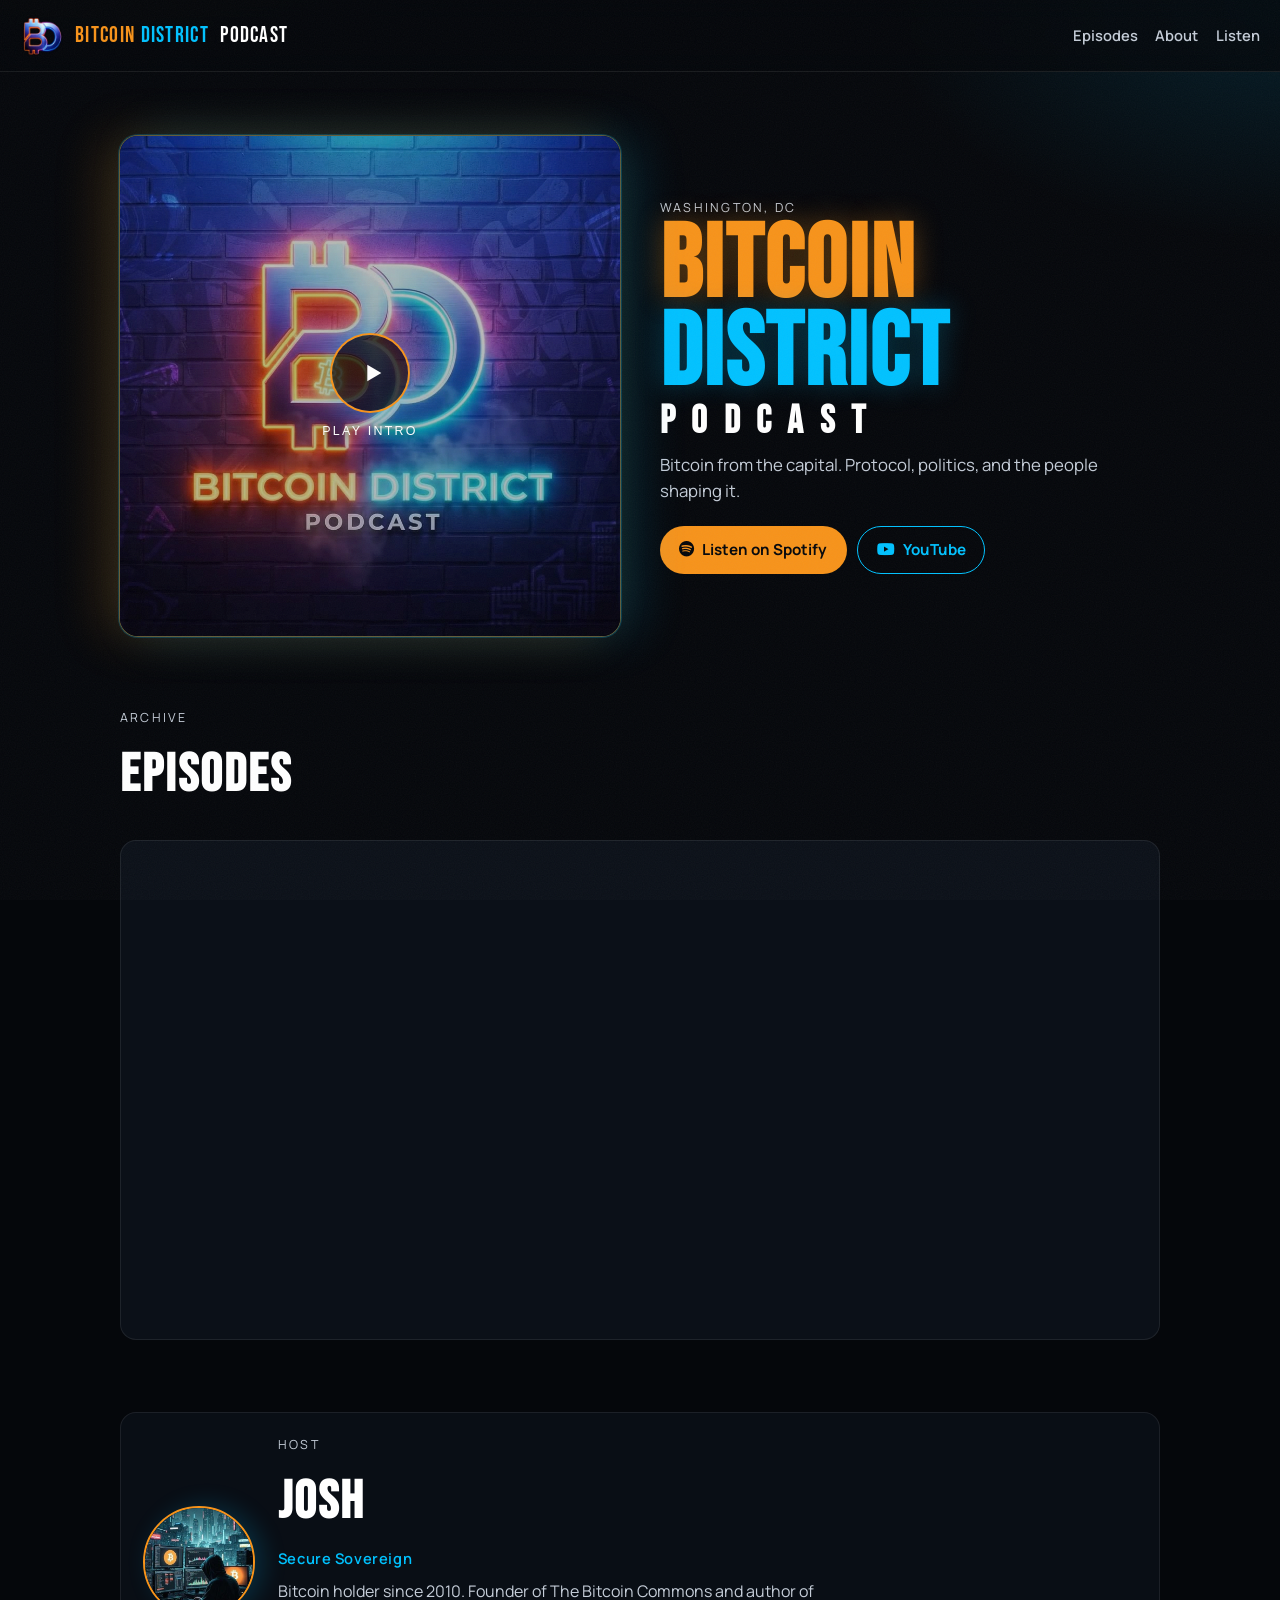
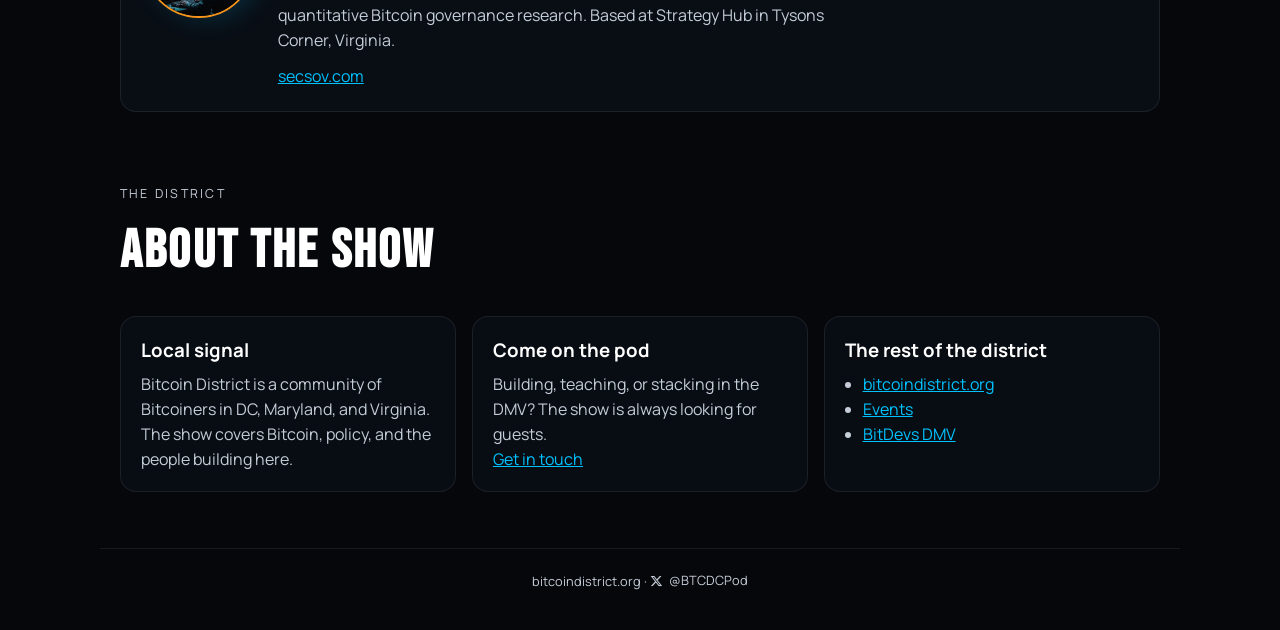
==== index.html @ 69e31ce0 "Launch the Bitcoin District Podcast site for GitHub Pages." ====
<!DOCTYPE html>
<html lang="en">
  <head>
    <meta charset="utf-8" />
    <meta name="viewport" content="width=device-width, initial-scale=1" />
    <title>Bitcoin District Podcast</title>
    <meta
      name="description"
      content="Bitcoin from the capital. Protocol, politics, and the people shaping it."
    />
    <link rel="canonical" href="https://btcdcpodcast.com/" />

    <meta property="og:type" content="website" />
    <meta property="og:url" content="https://btcdcpodcast.com/" />
    <meta property="og:title" content="Bitcoin District Podcast" />
    <meta
      property="og:description"
      content="Bitcoin from the capital. Protocol, politics, and the people shaping it."
    />
    <meta property="og:image" content="https://btcdcpodcast.com/assets/og.jpg" />
    <meta name="twitter:card" content="summary_large_image" />
    <meta name="twitter:title" content="Bitcoin District Podcast" />
    <meta
      name="twitter:description"
      content="Bitcoin from the capital. Protocol, politics, and the people shaping it."
    />
    <meta name="twitter:image" content="https://btcdcpodcast.com/assets/og.jpg" />
    <meta name="theme-color" content="#05070b" />

    <link rel="icon" href="assets/favicon.ico" sizes="any" />
    <link rel="icon" type="image/png" sizes="32x32" href="assets/favicon-32.png" />
    <link rel="icon" type="image/png" sizes="512x512" href="assets/favicon-512.png" />
    <link rel="apple-touch-icon" href="assets/apple-touch-icon.png" />

    <link rel="preconnect" href="https://fonts.googleapis.com" />
    <link rel="preconnect" href="https://fonts.gstatic.com" crossorigin />
    <link rel="preconnect" href="https://cdnjs.cloudflare.com" crossorigin />
    <link
      href="https://fonts.googleapis.com/css2?family=Bebas+Neue&family=Manrope:wght@400;500;600;700&display=swap"
      rel="stylesheet"
    />
    <link
      rel="stylesheet"
      href="https://cdnjs.cloudflare.com/ajax/libs/font-awesome/6.7.2/css/all.min.css"
      integrity="sha512-Evv84Mr4kqVGRNSgIGL/F/aIDqQb7xQ2vcrdIwxfjThSH8CSR7PBEakCr51Ck+w+/U6swU2Im1vVX0SVk9ABhg=="
      crossorigin="anonymous"
      referrerpolicy="no-referrer"
    />
    <link rel="stylesheet" href="css/styles.css" />

    <script type="application/ld+json">
      {
        "@context": "https://schema.org",
        "@type": "PodcastSeries",
        "name": "Bitcoin District Podcast",
        "url": "https://btcdcpodcast.com/",
        "description": "Bitcoin from the capital. Protocol, politics, and the people shaping it.",
        "image": "https://btcdcpodcast.com/assets/og.jpg",
          "author": {
          "@type": "Person",
          "name": "Josh",
          "alternateName": "Secure Sovereign",
          "url": "https://secsov.com/"
        }
      }
    </script>
  </head>
  <body>
    <div class="noise" aria-hidden="true"></div>

    <header class="nav">
      <a class="brand" href="#top">
        <img src="assets/logo.png" alt="Bitcoin District Podcast" width="44" height="44" />
        <span>
          <span class="brand-btc">Bitcoin</span>
          <span class="brand-dc">District</span>
          <span class="brand-pod">Podcast</span>
        </span>
      </a>
      <nav>
        <a href="#episodes">Episodes</a>
        <a href="#about">About</a>
        <a href="#listen">Listen</a>
      </nav>
    </header>

    <main id="top">
      <section class="hero">
        <div class="hero-stage">
          <div class="stage-frame">
            <video
              id="bumper"
              poster="assets/poster.jpg"
              playsinline
              preload="metadata"
            >
              <source src="assets/bumper.mp4" type="video/mp4" />
            </video>
            <button class="play-veil" type="button" aria-label="Play intro bumper">
              <span class="play-ring">
                <svg viewBox="0 0 24 24" aria-hidden="true">
                  <polygon points="8,5 20,12 8,19" />
                </svg>
              </span>
              <span class="play-copy">Play intro</span>
            </button>
          </div>
        </div>

        <div class="hero-copy">
          <p class="eyebrow">Washington, DC</p>
          <h1>
            <span class="word-btc">Bitcoin</span>
            <span class="word-dc">District</span>
            <span class="word-pod">Podcast</span>
          </h1>
          <p class="lede">
            Bitcoin from the capital. Protocol, politics, and the people shaping it.
          </p>
          <div class="cta-row" id="listen">
            <a class="btn btn-primary" data-platform="spotify" href="https://open.spotify.com/show/22ra3TPnu1fh5iW228EYXp" target="_blank" rel="noopener noreferrer">
              <i class="fa-brands fa-spotify" aria-hidden="true"></i>
              Listen on Spotify
            </a>
            <a
              class="btn btn-ghost"
              data-platform="youtube"
              href="https://www.youtube.com/channel/UC37eQdLIVngzCtLpYCC6Jjw"
              target="_blank"
              rel="noopener noreferrer"
            >
              <i class="fa-brands fa-youtube" aria-hidden="true"></i>
              YouTube
            </a>
          </div>
        </div>
      </section>

      <section class="section" id="episodes">
        <div class="section-head">
          <p class="eyebrow">Archive</p>
          <h2>Episodes</h2>
        </div>
        <div class="episode-list" id="episode-list"></div>
      </section>

      <section class="section host" id="host">
        <div class="host-card">
          <a
            class="host-photo-link"
            href="https://secsov.com/"
            target="_blank"
            rel="noopener noreferrer"
          >
            <img
              class="host-photo"
              src="assets/josh.jpg"
              alt="Josh (Secure Sovereign)"
              width="112"
              height="112"
            />
          </a>
          <div>
            <p class="eyebrow">Host</p>
            <h2>Josh</h2>
            <p class="host-aka">Secure Sovereign</p>
            <p class="host-bio">
              Bitcoin holder since 2010. Founder of The Bitcoin Commons and
              author of quantitative Bitcoin governance research. Based at
              Strategy Hub in Tysons Corner, Virginia.
            </p>
            <a
              class="text-link"
              href="https://secsov.com/"
              target="_blank"
              rel="noopener noreferrer"
              >secsov.com</a
            >
          </div>
        </div>
      </section>

      <section class="section about" id="about">
        <div class="section-head">
          <p class="eyebrow">The district</p>
          <h2>About the show</h2>
        </div>
        <div class="about-grid">
          <div class="about-card">
            <h3>Local signal</h3>
            <p>
              Bitcoin District is a community of Bitcoiners in DC, Maryland,
              and Virginia. The show covers Bitcoin, policy, and the people
              building here.
            </p>
          </div>
          <div class="about-card">
            <h3>Come on the pod</h3>
            <p>
              Building, teaching, or stacking in the DMV? The show is always
              looking for guests.
            </p>
            <a
              class="text-link"
              href="https://bitcoindistrict.org/contact"
              target="_blank"
              rel="noopener noreferrer"
              >Get in touch</a
            >
          </div>
          <div class="about-card">
            <h3>The rest of the district</h3>
            <ul class="link-list">
              <li>
                <a href="https://bitcoindistrict.org/" target="_blank" rel="noopener noreferrer"
                  >bitcoindistrict.org</a
                >
              </li>
              <li>
                <a href="https://luma.com/bitcoindistrict" target="_blank" rel="noopener noreferrer"
                  >Events</a
                >
              </li>
              <li>
                <a href="https://bitdevsdmv.com/" target="_blank" rel="noopener noreferrer"
                  >BitDevs DMV</a
                >
              </li>
            </ul>
          </div>
        </div>
      </section>
    </main>

    <footer class="footer">
      <p>
        <a href="https://bitcoindistrict.org/" target="_blank" rel="noopener noreferrer"
          >bitcoindistrict.org</a
        >
        ·
        <a data-platform="x" href="https://x.com/BTCDCPod" target="_blank" rel="noopener noreferrer">
          <i class="fa-brands fa-x-twitter" aria-hidden="true"></i>
          @BTCDCPod
        </a>
      </p>
    </footer>

    <script src="js/config.js"></script>
    <script src="js/app.js"></script>
  </body>
</html>
---- css/styles.css ----
:root {
  --bg: #05070b;
  --bg-elev: #0b1018;
  --orange: #f7931a;
  --blue: #00c2ff;
  --text: #ffffff;
  --muted: #c5cdd8;
  --line: rgba(255, 255, 255, 0.08);
  --max: 1080px;
}

* {
  box-sizing: border-box;
}

html {
  scroll-behavior: smooth;
}

body {
  margin: 0;
  min-height: 100vh;
  color: var(--text);
  background:
    radial-gradient(900px 500px at 10% -10%, rgba(247, 147, 26, 0.16), transparent 55%),
    radial-gradient(800px 480px at 100% 0%, rgba(0, 194, 255, 0.12), transparent 50%),
    var(--bg);
  font-family: Manrope, system-ui, sans-serif;
  line-height: 1.55;
}

img,
video {
  max-width: 100%;
  display: block;
}

a {
  color: inherit;
}

.noise {
  pointer-events: none;
  position: fixed;
  inset: 0;
  z-index: 40;
  opacity: 0.045;
  background-image: url("data:image/svg+xml,%3Csvg xmlns='http://www.w3.org/2000/svg' width='160' height='160'%3E%3Cfilter id='n'%3E%3CfeTurbulence type='fractalNoise' baseFrequency='.85' numOctaves='2' stitchTiles='stitch'/%3E%3C/filter%3E%3Crect width='160' height='160' filter='url(%23n)'/%3E%3C/svg%3E");
}

.nav {
  position: sticky;
  top: 0;
  z-index: 20;
  display: flex;
  align-items: center;
  justify-content: space-between;
  gap: 1rem;
  padding: 0.85rem 1.25rem;
  background: rgba(5, 7, 11, 0.78);
  backdrop-filter: blur(14px);
  border-bottom: 1px solid var(--line);
}

.brand {
  display: flex;
  align-items: center;
  gap: 0.7rem;
  text-decoration: none;
  font-family: "Bebas Neue", sans-serif;
  font-size: 1.35rem;
  letter-spacing: 0.06em;
}

.brand img {
  width: 44px;
  height: 44px;
}

.brand-btc {
  color: var(--orange);
}

.brand-dc {
  color: var(--blue);
}

.brand-pod {
  color: var(--text);
  margin-left: 0.28em;
}

.nav nav {
  display: flex;
  gap: 1.1rem;
}

.nav nav a {
  text-decoration: none;
  color: var(--muted);
  font-size: 0.92rem;
  font-weight: 600;
}

.nav nav a:hover {
  color: var(--text);
}

.hero {
  display: grid;
  gap: 2.5rem;
  align-items: center;
  max-width: var(--max);
  margin: 0 auto;
  padding: 2.5rem 1.25rem 1rem;
}

.hero-stage {
  display: flex;
  justify-content: center;
}

.stage-frame {
  position: relative;
  width: min(100%, 520px);
  aspect-ratio: 1;
  border-radius: 18px;
  overflow: hidden;
  background: #000;
  box-shadow:
    0 0 0 1px rgba(247, 147, 26, 0.35),
    0 0 0 2px rgba(0, 194, 255, 0.2),
    -18px 0 50px rgba(247, 147, 26, 0.18),
    18px 0 50px rgba(0, 194, 255, 0.16);
}

.stage-frame video {
  width: 100%;
  height: 100%;
  object-fit: cover;
}

.play-veil {
  position: absolute;
  inset: 0;
  display: flex;
  flex-direction: column;
  align-items: center;
  justify-content: center;
  gap: 0.8rem;
  border: 0;
  background: rgba(5, 7, 11, 0.28);
  color: var(--text);
  cursor: pointer;
}

.play-veil.is-hidden {
  opacity: 0;
  pointer-events: none;
}

.play-ring {
  width: 76px;
  height: 76px;
  display: grid;
  place-items: center;
  border-radius: 50%;
  background: rgba(5, 7, 11, 0.7);
  box-shadow:
    0 0 0 2px var(--orange),
    0 0 24px rgba(0, 194, 255, 0.45);
}

.play-ring svg {
  width: 28px;
  height: 28px;
  fill: var(--text);
  margin-left: 3px;
}

.play-copy {
  font-size: 0.78rem;
  letter-spacing: 0.18em;
  text-transform: uppercase;
  color: #fff;
  text-shadow: 0 1px 8px rgba(0, 0, 0, 0.7);
}

.hero-copy h1 {
  margin: 0.2rem 0 0.8rem;
  font-family: "Bebas Neue", sans-serif;
  font-size: clamp(3.4rem, 10vw, 6.4rem);
  line-height: 0.86;
  letter-spacing: 0.02em;
}

.word-btc {
  display: block;
  color: var(--orange);
  text-shadow: 0 0 28px rgba(247, 147, 26, 0.35);
}

.word-dc {
  display: block;
  color: var(--blue);
  text-shadow: 0 0 28px rgba(0, 194, 255, 0.28);
}

.word-pod {
  display: block;
  margin-top: 0.15em;
  font-size: 0.38em;
  letter-spacing: 0.42em;
  color: #fff;
}

.eyebrow {
  margin: 0 0 0.35rem;
  color: var(--muted);
  font-size: 0.78rem;
  letter-spacing: 0.18em;
  text-transform: uppercase;
}

.lede {
  max-width: 38rem;
  margin: 0 0 1.4rem;
  color: var(--muted);
  font-size: 1.05rem;
}

.cta-stack {
  display: grid;
  gap: 0.75rem;
  justify-items: start;
}

.cta-row {
  display: flex;
  flex-wrap: wrap;
  gap: 0.65rem;
}

.btn {
  display: inline-flex;
  align-items: center;
  justify-content: center;
  gap: 0.5rem;
  min-height: 46px;
  padding: 0.7rem 1.15rem;
  border: 1px solid transparent;
  border-radius: 999px;
  text-decoration: none;
  font-weight: 700;
  font-size: 0.95rem;
}

.btn i {
  font-size: 1.05em;
}

.btn-primary {
  background: var(--orange);
  color: #05070b;
}

.btn-ghost {
  background: var(--bg);
  border-color: var(--blue);
  color: var(--blue);
}

.btn:hover {
  transform: translateY(-1px);
}

.section {
  max-width: var(--max);
  margin: 0 auto;
  padding: 3.5rem 1.25rem 1rem;
}

.section-head h2,
.host-card h2 {
  margin: 0;
  font-family: "Bebas Neue", sans-serif;
  font-size: clamp(2.2rem, 5vw, 3.4rem);
  letter-spacing: 0.04em;
}

.episode-list {
  display: grid;
  gap: 1rem;
  margin-top: 1.4rem;
}

.episode {
  display: grid;
  grid-template-columns: 112px 1fr;
  gap: 1rem;
  padding: 0.9rem;
  border: 1px solid var(--line);
  border-radius: 16px;
  background: rgba(11, 16, 24, 0.86);
}

.episode img,
.episode-cover-fallback {
  width: 112px;
  height: 112px;
  object-fit: cover;
  border-radius: 10px;
}

.episode-cover-fallback {
  background: linear-gradient(135deg, rgba(247, 147, 26, 0.35), rgba(0, 194, 255, 0.25));
}

.episode h3 {
  margin: 0 0 0.2rem;
  font-size: 1.2rem;
}

.episode time {
  color: var(--muted);
  font-size: 0.82rem;
}

.episode audio {
  width: 100%;
  margin-top: 0.7rem;
  height: 36px;
}

.episode-more {
  display: inline-block;
  margin-top: 0.45rem;
  color: var(--blue);
  font-size: 0.86rem;
  text-decoration: none;
}

.episode-empty {
  grid-template-columns: 1fr;
  min-height: 140px;
  place-items: center;
  text-align: center;
  padding: 2rem 1.4rem;
}

.episode-empty p {
  margin: 0;
  max-width: 28rem;
  color: var(--muted);
  font-size: 1.05rem;
}

.rss-player {
  width: 100%;
  min-height: 345px;
  border: 1px solid var(--line);
  border-radius: 16px;
  background: var(--bg-elev);
}

.host-card {
  display: grid;
  grid-template-columns: auto 1fr;
  gap: 1.4rem;
  align-items: center;
  padding: 1.4rem;
  border: 1px solid var(--line);
  border-radius: 16px;
  background: rgba(11, 16, 24, 0.86);
}

.host-photo-link {
  display: block;
  width: 112px;
  height: 112px;
  flex-shrink: 0;
}

.host-photo {
  width: 112px;
  height: 112px;
  object-fit: cover;
  border-radius: 50%;
  background: var(--bg-elev);
  border: 2px solid var(--orange);
  box-shadow: 8px 0 24px rgba(0, 194, 255, 0.18);
}

.host-aka {
  margin: 0.15rem 0 0;
  color: var(--blue);
  font-size: 0.92rem;
  font-weight: 600;
  letter-spacing: 0.04em;
}

.host-bio {
  margin: 0.55rem 0 0.7rem;
  max-width: 36rem;
  color: var(--muted);
}

.about-grid {
  display: grid;
  gap: 1rem;
  margin-top: 1.4rem;
}

.about-card {
  padding: 1.2rem 1.25rem;
  border: 1px solid var(--line);
  border-radius: 16px;
  background: rgba(11, 16, 24, 0.7);
}

.about-card h3 {
  margin: 0 0 0.45rem;
}

.about-card p,
.link-list {
  margin: 0;
  color: var(--muted);
}

.link-list {
  padding-left: 1.1rem;
}

.link-list a,
.text-link {
  color: var(--blue);
}

.footer {
  max-width: var(--max);
  margin: 2.5rem auto 0;
  padding: 1.4rem 1.25rem 2.4rem;
  color: var(--muted);
  border-top: 1px solid var(--line);
  font-size: 0.8rem;
  text-align: center;
}

.footer p {
  margin: 0;
}

.footer a {
  display: inline-flex;
  align-items: center;
  gap: 0.35rem;
  color: var(--muted);
  text-decoration: none;
}

.footer a:hover {
  color: var(--text);
}

@media (min-width: 860px) {
  .hero {
    grid-template-columns: 1fr 1fr;
    padding-top: 4rem;
  }

  .about-grid {
    grid-template-columns: repeat(3, 1fr);
  }
}

@media (max-width: 640px) {
  .nav {
    flex-wrap: wrap;
  }

  .nav nav {
    width: 100%;
    justify-content: flex-start;
    gap: 0.9rem;
  }

  .nav nav a {
    font-size: 0.84rem;
  }

  .episode {
    grid-template-columns: 84px 1fr;
  }

  .episode img,
  .episode-cover-fallback {
    width: 84px;
    height: 84px;
  }

  .episode-empty {
    grid-template-columns: 1fr;
  }

  .host-card {
    grid-template-columns: 1fr;
    justify-items: start;
  }
}

@media (prefers-reduced-motion: reduce) {
  html {
    scroll-behavior: auto;
  }

  .btn:hover {
    transform: none;
  }
}
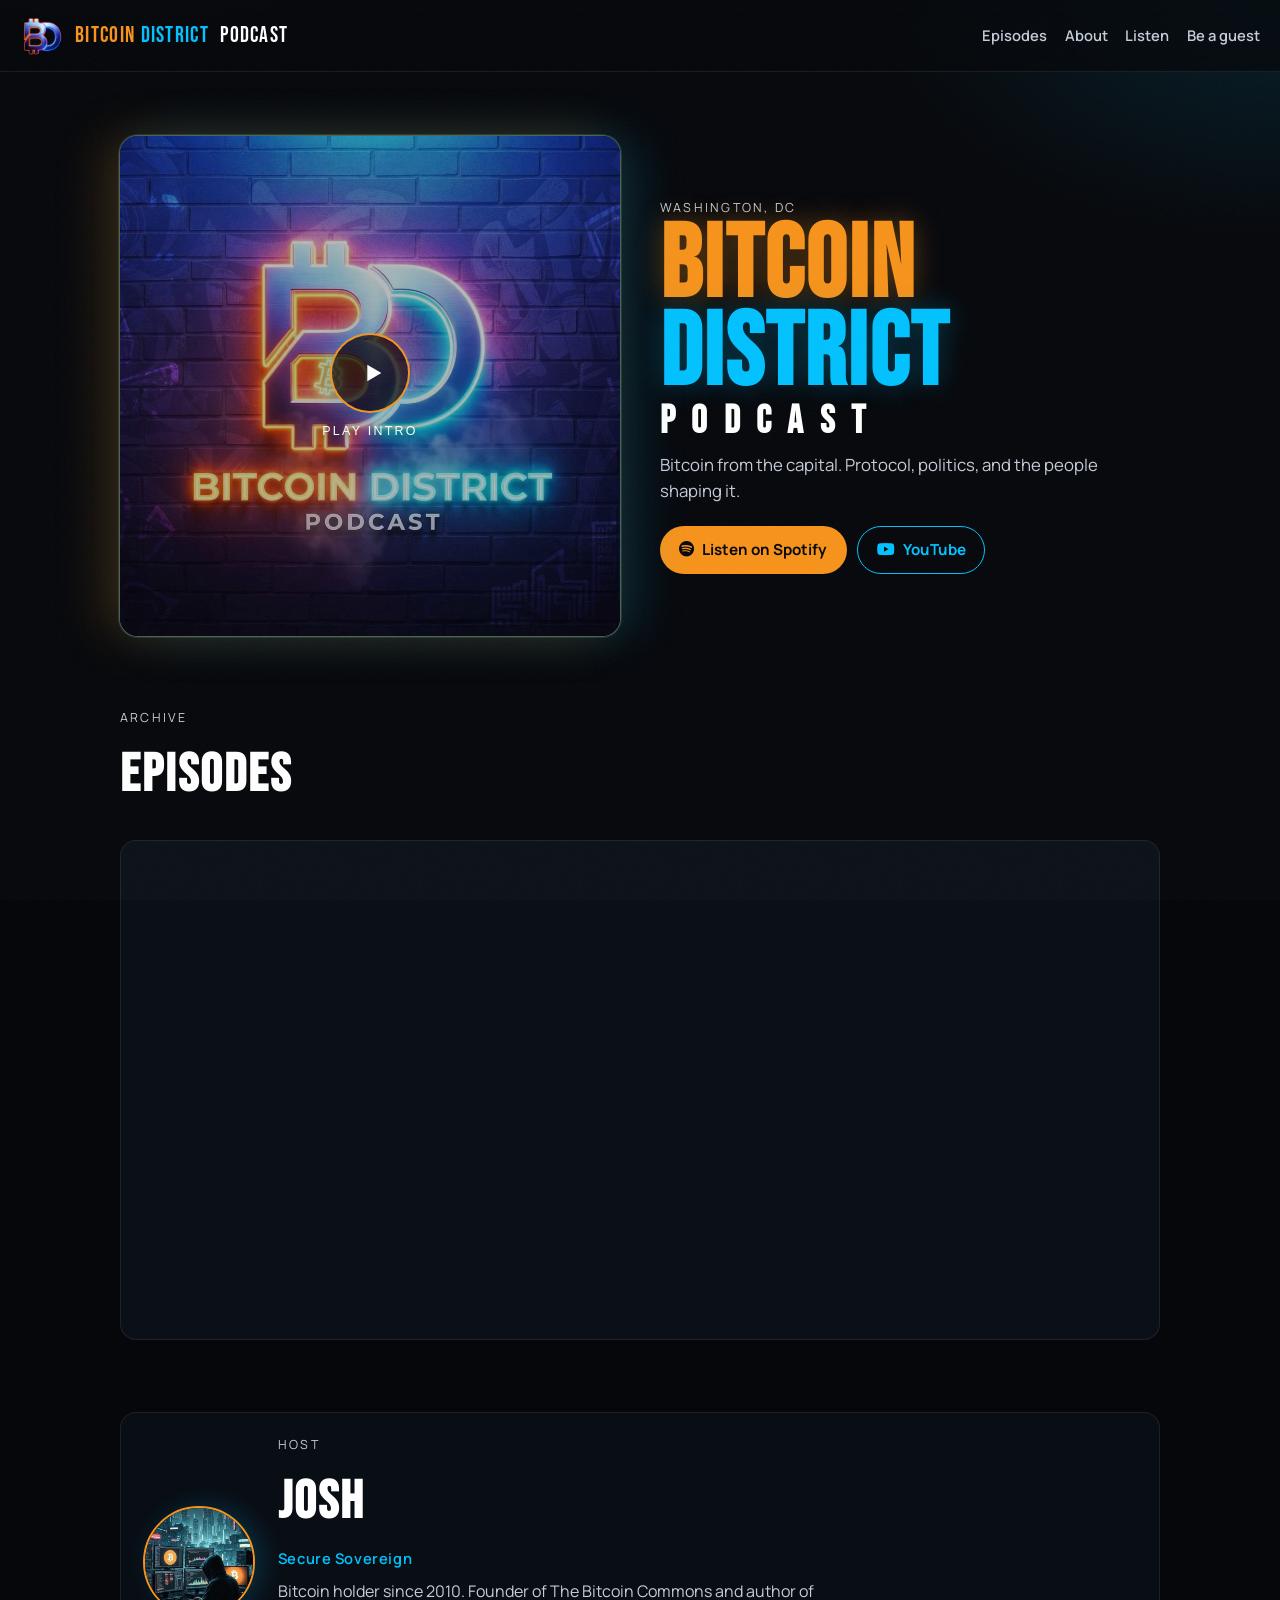
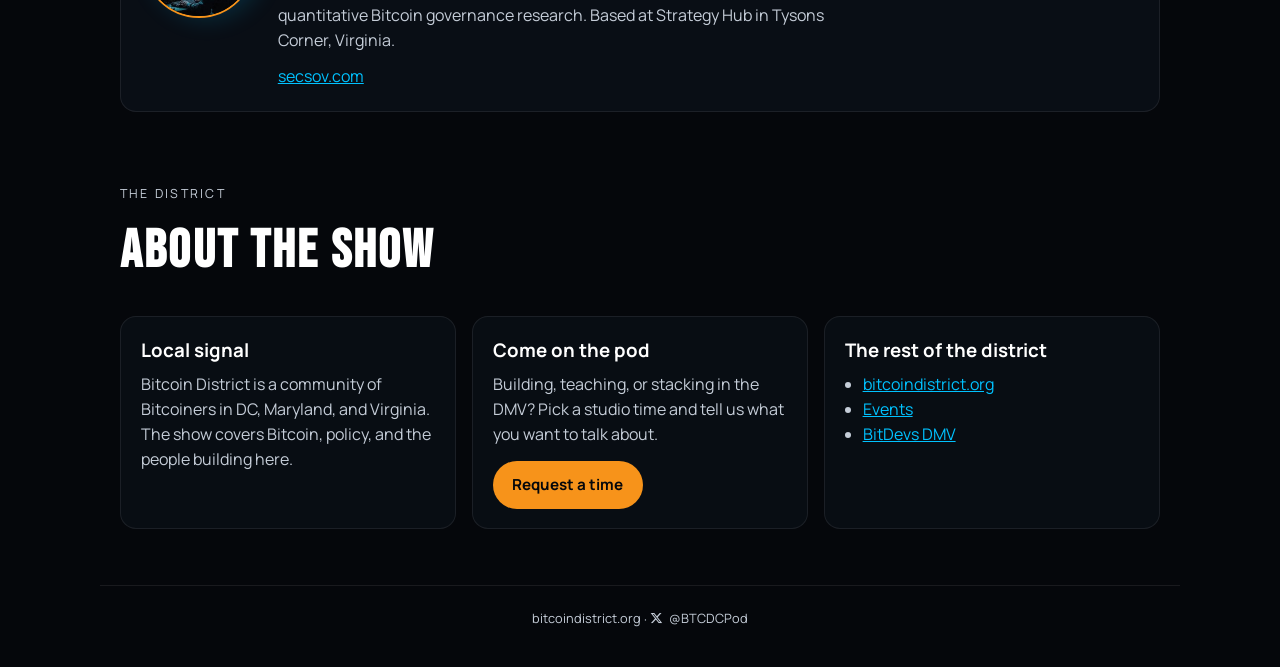
==== commit 7d787a42: "Send guests to the studio booking form instead of the district contact page." ====
--- a/index.html
+++ b/index.html
@@ -81,6 +81,7 @@
         <a href="#episodes">Episodes</a>
         <a href="#about">About</a>
         <a href="#listen">Listen</a>
+        <a href="https://strategyhubofficial.github.io/book-podcast/?podcast=bitcoin-district">Be a guest</a>
       </nav>
     </header>
 
@@ -197,15 +198,13 @@
           <div class="about-card">
             <h3>Come on the pod</h3>
             <p>
-              Building, teaching, or stacking in the DMV? The show is always
-              looking for guests.
+              Building, teaching, or stacking in the DMV? Pick a studio time
+              and tell us what you want to talk about.
             </p>
             <a
-              class="text-link"
-              href="https://bitcoindistrict.org/contact"
-              target="_blank"
-              rel="noopener noreferrer"
-              >Get in touch</a
+              class="btn btn-primary"
+              href="https://strategyhubofficial.github.io/book-podcast/?podcast=bitcoin-district"
+              >Request a time</a
             >
           </div>
           <div class="about-card">
--- a/css/styles.css
+++ b/css/styles.css
@@ -422,6 +422,10 @@
   margin: 0 0 0.45rem;
 }
 
+.about-card .btn {
+  margin-top: 0.9rem;
+}
+
 .about-card p,
 .link-list {
   margin: 0;
